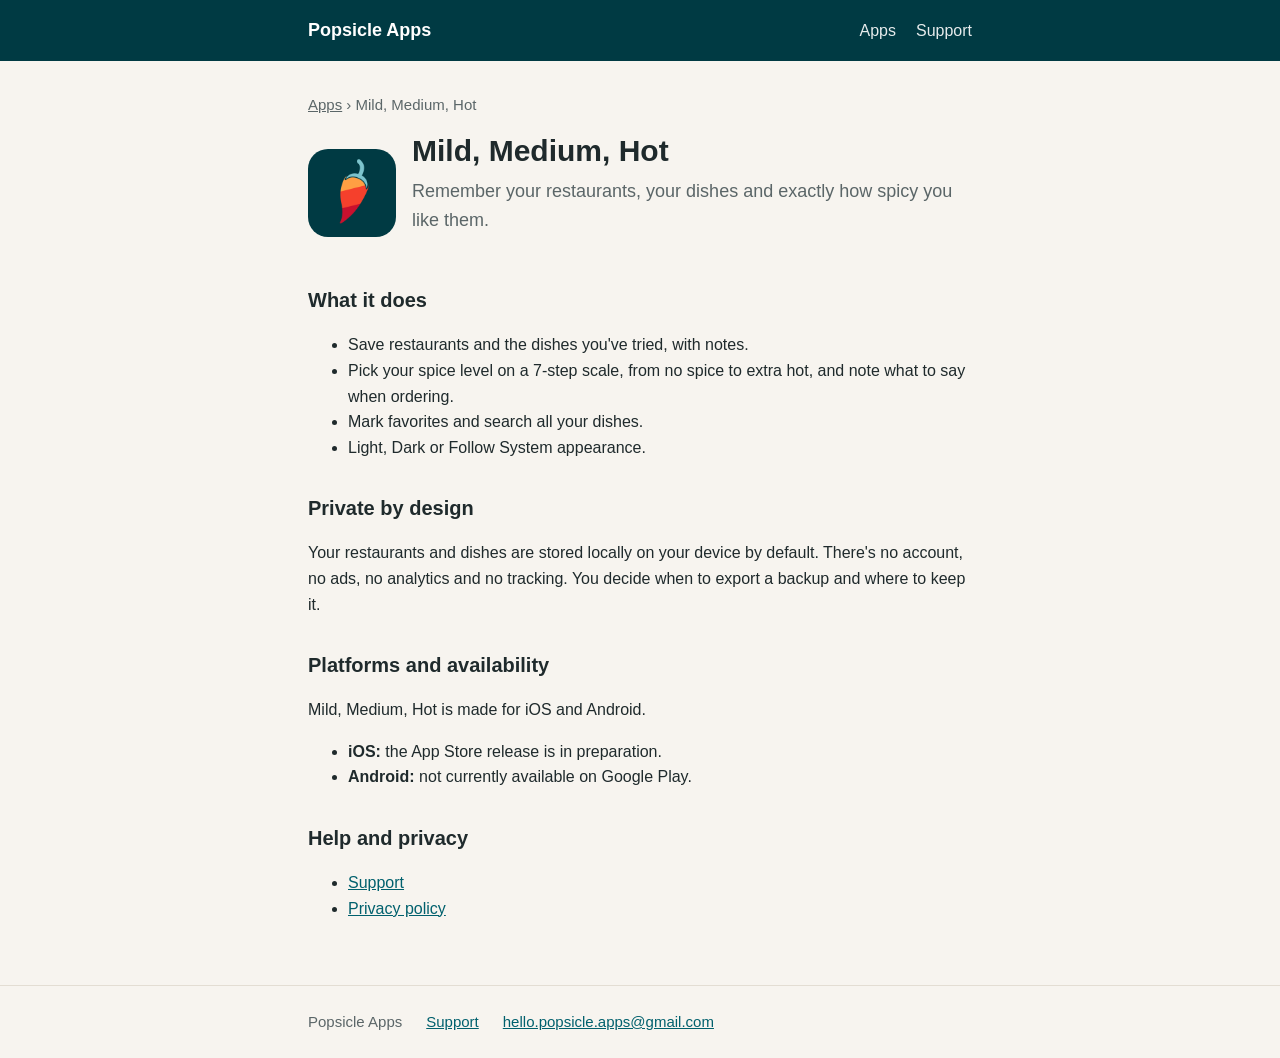
==== apps/mild-medium-hot/index.html @ 5c5827a7 "Launch the Popsicle Apps website Homepage, general support, and Mild, Medium, Hot overview, privacy " ====
<!doctype html>
<html lang="en">
<head>
  <meta charset="utf-8">
  <meta name="viewport" content="width=device-width, initial-scale=1">
  <title>Mild, Medium, Hot · Popsicle Apps</title>
  <meta name="description" content="Mild, Medium, Hot: remember your restaurants, your dishes and exactly how spicy you like them. For iOS and Android.">
  <link rel="stylesheet" href="/assets/css/site.css">
</head>
<body>
  <a class="skip" href="#main">Skip to content</a>
  <header class="site-header">
    <div class="wrap">
      <a class="brand" href="/">Popsicle Apps</a>
      <nav class="site-nav" aria-label="Site">
        <a href="/">Apps</a>
        <a href="/support/">Support</a>
      </nav>
    </div>
  </header>

  <main id="main" class="wrap">
    <nav class="breadcrumb" aria-label="Breadcrumb"><a href="/">Apps</a> › Mild, Medium, Hot</nav>
    <div class="app-hero">
      <img src="/assets/apps/mild-medium-hot/icon.png" alt="Mild, Medium, Hot app icon" width="88" height="88">
      <div>
        <h1>Mild, Medium, Hot</h1>
        <p class="lead">Remember your restaurants, your dishes and exactly how spicy you like them.</p>
      </div>
    </div>

    <h2>What it does</h2>
    <ul>
      <li>Save restaurants and the dishes you've tried, with notes.</li>
      <li>Pick your spice level on a 7-step scale, from no spice to extra hot, and note what to say when ordering.</li>
      <li>Mark favorites and search all your dishes.</li>
      <li>Light, Dark or Follow System appearance.</li>
    </ul>

    <h2>Private by design</h2>
    <p>Your restaurants and dishes are stored locally on your device by default. There's no account, no ads, no analytics and no tracking. You decide when to export a backup and where to keep it.</p>

    <h2>Platforms and availability</h2>
    <p>Mild, Medium, Hot is made for iOS and Android.</p>
    <ul>
      <li><strong>iOS:</strong> the App Store release is in preparation.</li>
      <li><strong>Android:</strong> not currently available on Google Play.</li>
    </ul>

    <h2>Help and privacy</h2>
    <ul>
      <li><a href="/apps/mild-medium-hot/support/">Support</a></li>
      <li><a href="/apps/mild-medium-hot/privacy/">Privacy policy</a></li>
    </ul>
  </main>

  <footer class="site-footer">
    <div class="wrap">
      <span>Popsicle Apps</span>
      <a href="/support/">Support</a>
      <a href="mailto:hello.popsicle.apps@gmail.com">hello.popsicle.apps@gmail.com</a>
    </div>
  </footer>
</body>
</html>
---- assets/css/site.css ----
/* Popsicle Apps: shared styles for every page. No web fonts, no JavaScript, no tracking. */
:root {
  --bg: #f7f4ef;
  --surface: #ffffff;
  --text: #1f2a2c;
  --muted: #5b6668;
  --brand: #003a43;
  --brand-ink: #ffffff;
  --link: #00606d;
  --border: #e3ddd3;
  --max: 44rem;
}
@media (prefers-color-scheme: dark) {
  :root {
    --bg: #0e1416;
    --surface: #162022;
    --text: #e8ecec;
    --muted: #a3b0b2;
    --brand: #071c20;
    --brand-ink: #e8ecec;
    --link: #7cc4cd;
    --border: #26363a;
  }
}
* { box-sizing: border-box; }
html { -webkit-text-size-adjust: 100%; }
body {
  margin: 0;
  background: var(--bg);
  color: var(--text);
  font: 1rem/1.6 -apple-system, BlinkMacSystemFont, "Segoe UI", Roboto, Helvetica, Arial, sans-serif;
}
a { color: var(--link); }
a:focus-visible { outline: 3px solid var(--link); outline-offset: 2px; }
.skip { position: absolute; left: -999px; }
.skip:focus { left: 1rem; top: 1rem; background: var(--surface); padding: .5rem; }

.site-header { background: var(--brand); color: var(--brand-ink); }
.site-header .wrap { display: flex; flex-wrap: wrap; align-items: center; justify-content: space-between; gap: .5rem 1.5rem; padding-block: 1rem; }
.site-header a { color: var(--brand-ink); text-decoration: none; }
.brand { font-weight: 700; font-size: 1.125rem; }
.site-nav { display: flex; gap: 1.25rem; }
.site-nav a { opacity: .9; }
.site-nav a:hover, .site-nav a[aria-current="page"] { opacity: 1; text-decoration: underline; }

.wrap { max-width: var(--max); margin: 0 auto; padding-inline: 1.25rem; }
main { padding-block: 2rem 3rem; }
h1 { font-size: 1.875rem; line-height: 1.2; margin: 0 0 .5rem; }
h2 { font-size: 1.25rem; margin: 2rem 0 .5rem; }
.lead { color: var(--muted); font-size: 1.125rem; margin-top: 0; }
.meta { color: var(--muted); font-size: .9375rem; }
.meta p { margin: .125rem 0; }

.breadcrumb { font-size: .9375rem; color: var(--muted); margin-bottom: 1rem; }
.breadcrumb a { color: var(--muted); }

.app-card {
  display: flex; gap: 1rem; align-items: center;
  background: var(--surface); border: 1px solid var(--border); border-radius: 16px;
  padding: 1rem; margin: 1rem 0; text-decoration: none; color: inherit;
}
.app-card img { width: 64px; height: 64px; border-radius: 14px; flex: none; }
.app-card h3 { margin: 0; font-size: 1.125rem; color: var(--text); }
.app-card p { margin: .125rem 0 0; color: var(--muted); }
.app-hero { display: flex; gap: 1rem; align-items: center; margin-bottom: 1rem; }
.app-hero img { width: 88px; height: 88px; border-radius: 20px; }

.callout { background: var(--surface); border: 1px solid var(--border); border-radius: 12px; padding: 1rem 1.25rem; }
.email { font-weight: 600; word-break: break-all; }

.site-footer { border-top: 1px solid var(--border); color: var(--muted); font-size: .9375rem; }
.site-footer .wrap { padding-block: 1.5rem; display: flex; flex-wrap: wrap; gap: .5rem 1.5rem; }
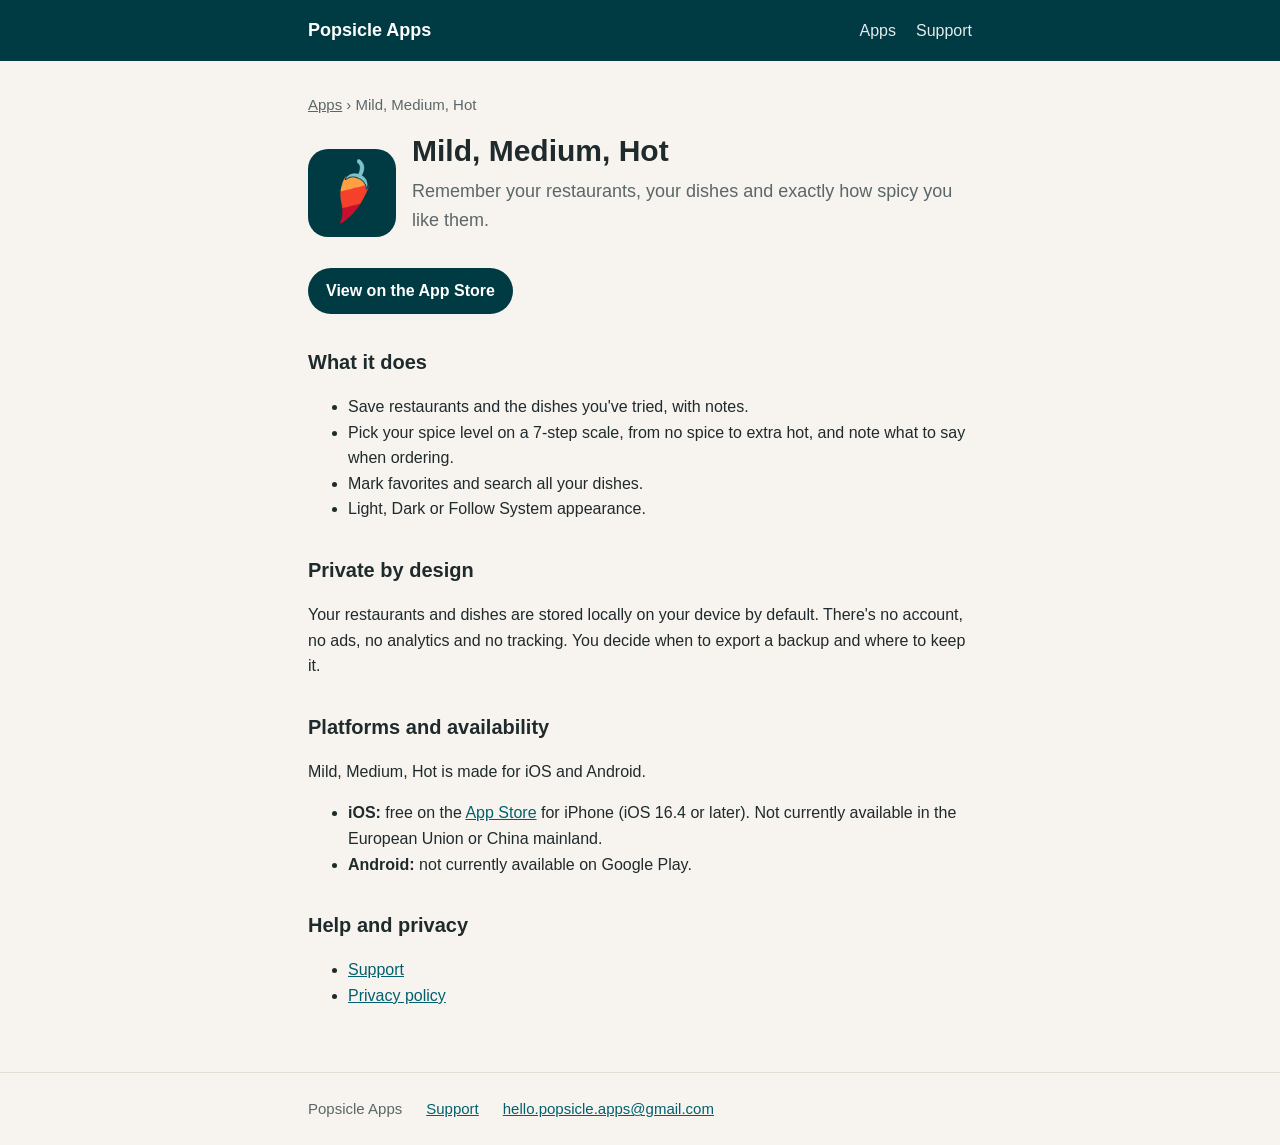
==== commit da3ff78b: "Add App Store link for Mild, Medium, Hot" ====
--- a/apps/mild-medium-hot/index.html
+++ b/apps/mild-medium-hot/index.html
@@ -28,6 +28,7 @@
         <p class="lead">Remember your restaurants, your dishes and exactly how spicy you like them.</p>
       </div>
     </div>
+    <p><a class="button" href="https://apps.apple.com/app/id6832318651">View on the App Store</a></p>
 
     <h2>What it does</h2>
     <ul>
@@ -43,7 +44,7 @@
     <h2>Platforms and availability</h2>
     <p>Mild, Medium, Hot is made for iOS and Android.</p>
     <ul>
-      <li><strong>iOS:</strong> the App Store release is in preparation.</li>
+      <li><strong>iOS:</strong> free on the <a href="https://apps.apple.com/app/id6832318651">App Store</a> for iPhone (iOS 16.4 or later). Not currently available in the European Union or China mainland.</li>
       <li><strong>Android:</strong> not currently available on Google Play.</li>
     </ul>
 
--- a/assets/css/site.css
+++ b/assets/css/site.css
@@ -65,6 +65,13 @@
 .app-hero { display: flex; gap: 1rem; align-items: center; margin-bottom: 1rem; }
 .app-hero img { width: 88px; height: 88px; border-radius: 20px; }
 
+.button {
+  display: inline-block; background: var(--brand); color: var(--brand-ink);
+  font-weight: 600; text-decoration: none; padding: .625rem 1.125rem; border-radius: 999px;
+}
+.button:hover { text-decoration: underline; }
+@media (prefers-color-scheme: dark) { .button { background: var(--link); color: #071c20; } }
+
 .callout { background: var(--surface); border: 1px solid var(--border); border-radius: 12px; padding: 1rem 1.25rem; }
 .email { font-weight: 600; word-break: break-all; }
 
